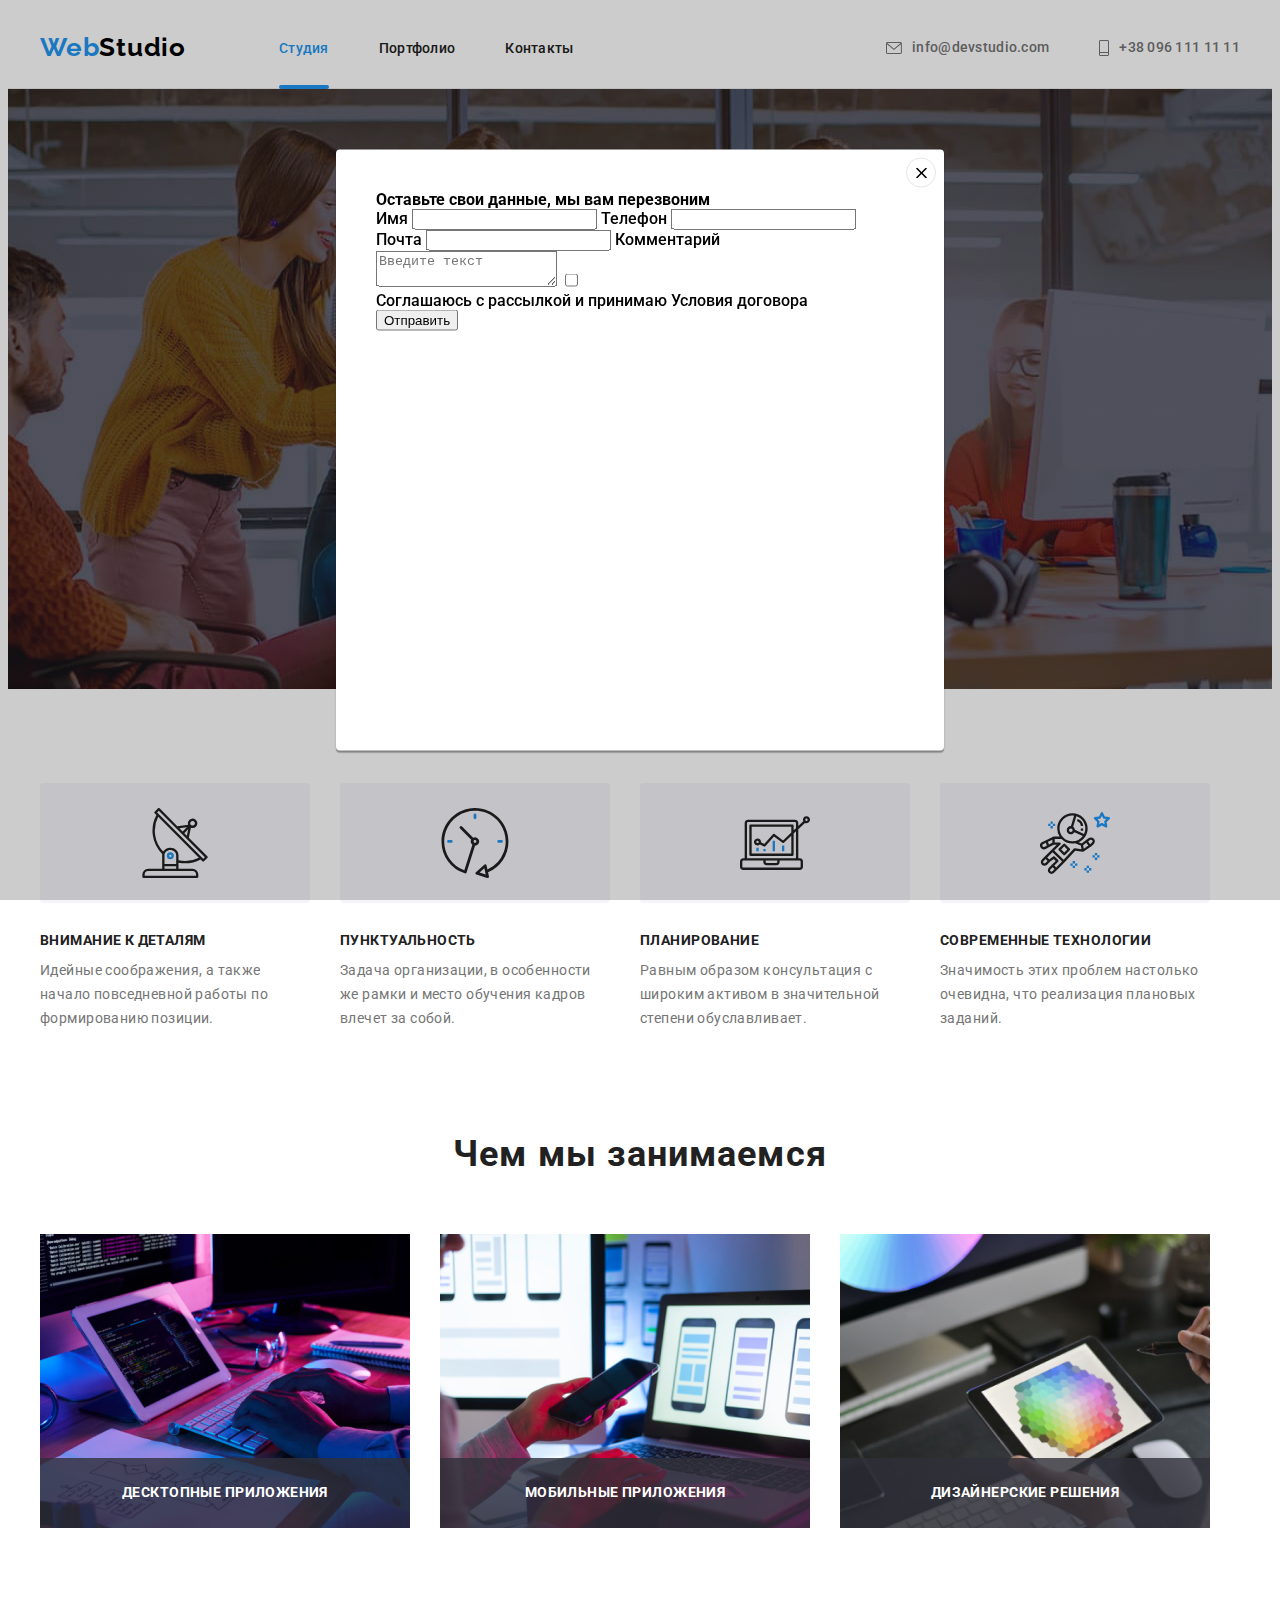
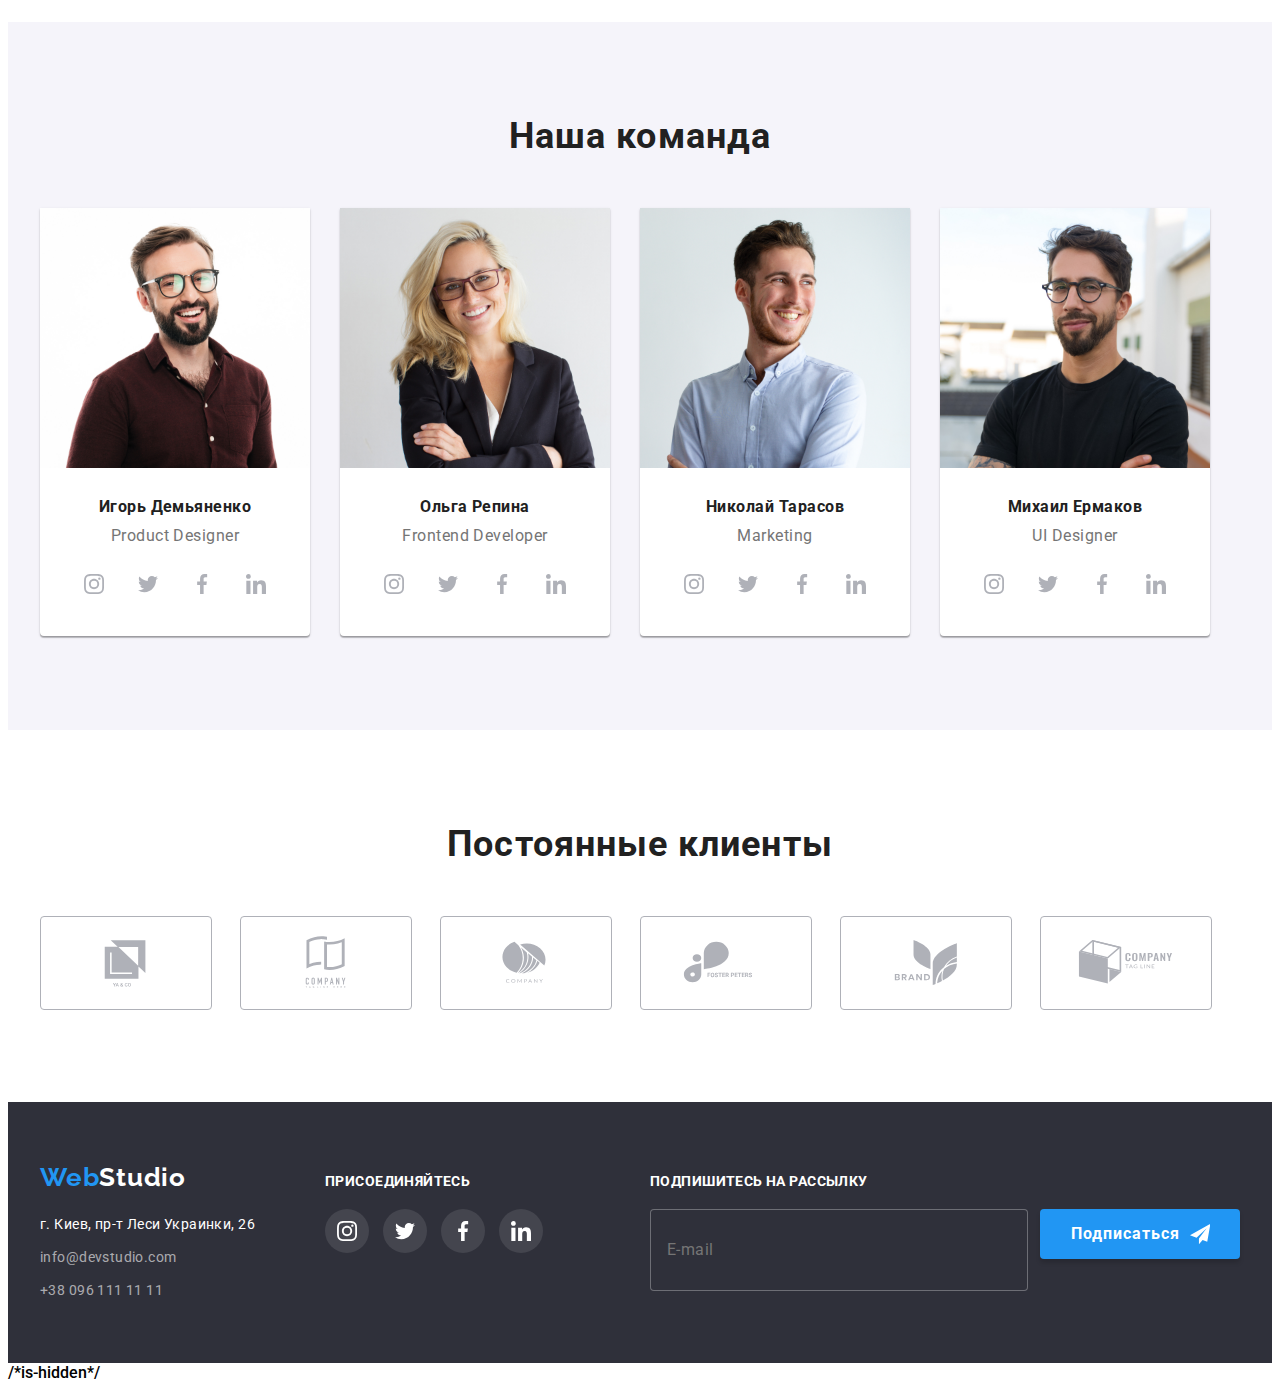
==== index.html @ 9b4aa210 "start" ====
<!DOCTYPE html>
<html lang="en">
<head>
    <meta charset="UTF-8">
    <meta http-equiv="X-UA-Compatible" content="IE=edge">
    <meta name="viewport" content="width=device-width, initial-scale=1.0">
    <title>Document</title>
    <link rel="preconnect" href="https://fonts.googleapis.com">
    <link rel="preconnect" href="https://fonts.gstatic.com" crossorigin>
    <link href="https://fonts.googleapis.com/css2?family=Raleway:wght@700&family=Roboto:wght@400;500;700;900&display=swap"
        rel="stylesheet">

        <link rel="stylesheet" href="https://cdnjs.cloudflare.com/ajax/libs/modern-normalize/1.1.0/modern-normalize.min.css"
            integrity="sha512-wpPYUAdjBVSE4KJnH1VR1HeZfpl1ub8YT/NKx4PuQ5NmX2tKuGu6U/JRp5y+Y8XG2tV+wKQpNHVUX03MfMFn9Q=="
            crossorigin="anonymous" referrerpolicy="no-referrer" />
    <link rel="stylesheet" href="./css/styles.css"/>
</head>
<body>
    
    <header class="page-header">
        <div class="container page-header-container">
        <nav class="navigation">
        <a class="logo link"href="./index.html"><span class="web">Web</span>Studio</a>

        <ul class="menu list">
            <li class="menu-item"><a class="menu-link link current" href="./index.html">Студия</a></li>
            <li class="menu-item"><a class="menu-link link"href="./portfolio.html">Портфолио</a></li>
            <li class="menu-item"><a class="menu-link link"href="">Контакты</a></li>
        </ul>
        </nav>

        <ul class="contact-list list">
           <li class="menu-contact">
               
            
            
            <a class="mail link" href="mailto:info@devstudio.com"><svg class="menu-icon" width="16" height="12">
                <use href="./images/icons.svg#icon-mail"></use>
            </svg>info@devstudio.com</a>
                
            </li> 
            <li class="menu-contact">
                
                    
                
                <a class="phone-number link"href="tel:+380961111111"><svg class="menu-icon" width="10" height="16">
                    <use href="./images/icons.svg#icon-telefon"></use>
                </svg>+38 096 111 11 11</a></li>

        </ul>
        </div>


    </header>
    <main>
    <!--Герой-->
    
        <section class="hero">
            <div class="container">
            <h1 class="hero-text">Эффективные решения для вашего бизнеса</h1>
            <button class="modal-btn" type="button" data-modal-open>Заказать услугу</button>
        </section>
    </div>
    <!--Преимущества-->

    <section class="section">
        <div class="container">
        <h2 class="our-benefits visually-hidden">Наши преимущества</h2>

        <ul class="benefits-list list">

            <li class="main-benefits">
                <div class="main-icon">
                    <svg class="main-menu-icon">
                        <use href="./images/icons.svg#icon-antenna"></use>
                    </svg>
                </div>
                <h3 class="suptitle-benefits">Внимание к деталям</h3>
                <p class="suptitle-benefits-list">Идейные соображения, а также начало повседневной работы по формированию позиции.</p>
            </li>

            <li class="main-benefits">
                        
                <div class="main-icon">
                    <svg class="main-menu-icon">
                        <use href="./images/icons.svg#icon-clock"></use>
                    </svg>
                </div>
                <h3 class="suptitle-benefits">Пунктуальность</h3>
                <p class="suptitle-benefits-list">Задача организации, в особенности же рамки и место обучения кадров влечет за собой.</p>
            </li>

            <li class="main-benefits">
                <div class="main-icon">
                    <svg class="main-menu-icon">
                        <use href="./images/icons.svg#icon-diagram"></use>
                    </svg>
                </div>
                <h3 class="suptitle-benefits">Планирование</h3>
                <p class="suptitle-benefits-list">Равным образом консультация с широким активом в значительной степени обуславливает.</p>
            </li>

            <li class="main-benefits">
                <div class="main-icon">
                    <svg class="main-menu-icon">
                        <use href="./images/icons.svg#icon-astronaut"></use>
                    </svg>
                </div>
                <h3 class="suptitle-benefits">Современные технологии</h3>
                <p class="suptitle-benefits-list">Значимость этих проблем настолько очевидна, что реализация плановых заданий.</p>
            </li>

            


        </ul>

        </div>
    </section>

<section class="our-work-section section">
    <div class="container">
    <h2 class="our-work">Чем мы занимаемся</h2>
    <ul class="our-work-list list">
    <li class="our-work-img">
        <img src="./images/verstka.jpg" alt="верстка на ПК" width="370"/> 
        <div class="box">
            <p>Десктопные приложения</p>
        </div>
    </li>
    

    <li class="our-work-img">
        <img src="./images/design.jpg" alt="выбор дизайна страницы" width="370" />
        <div class="box">
            <p>Мобильные приложения</p>
        </div>
    </li>

    <li class="our-work-img">
        <img src="./images/colors.jpg" alt="палитра цветов на планшете" width="370" />
        <div class="box">
            <p>Дизайнерские решения</p>
        </div>
    </li>

    </ul>
    </div>
</section>

<!--Наша команда-->

    <section class="our-team-sections section">
        <div class="container">
        <h2 class="our-team">Наша команда</h2>

        <ul class="our-team-list list">

            <li class="our-team-element">
                <img class="our-team-img" src="./images/igor.jpg" alt="Игорь Демьяненко" width="270"/>
            <div class="team-card">
                <h3 class="our-team-worker">Игорь Демьяненко</h3>
                <p class="our-team-prof">Product Designer</p>
                <ul class="social-list list">
                    <li class="social-list-item">
                        <a href="" class="social-list-link">
                            <svg class="social-list-icon" width="20" height="20">
                                <use href="./images/icons.svg#icon-instagram"></use>
                            </svg>
                        </a>
                    </li>

                    <li class="social-list-item">
                        <a href="" class="social-list-link">
                            <svg class="social-list-icon" width="20" height="20">
                                <use href="./images/icons.svg#icon-twitter"></use>
                            </svg>
                        </a>
                    </li>

                    <li class="social-list-item">
                        <a href="" class="social-list-link">
                            <svg class="social-list-icon" width="20" height="20">
                                <use href="./images/icons.svg#icon-facebook"></use>
                            </svg>
                        </a>
                    </li>

                    <li class="social-list-item">
                        <a href="" class="social-list-link">
                            <svg class="social-list-icon" width="20" height="20">
                                <use href="./images/icons.svg#icon-linkedin"></use>
                            </svg>
                        </a>
                    </li>
            </div>
            </li>

            <li class="our-team-element">
                <img class="our-team-img"src="./images/olga.jpg" alt="Ольга Репина" width="270" />
                <div class="team-card"><h3 class="our-team-worker">Ольга Репина</h3>
                <p class="our-team-prof">Frontend Developer</p>
                <ul class="social-list list">
                    <li class="social-list-item">
                        <a href="" class="social-list-link">
                            <svg class="social-list-icon" width="20" height="20">
                                <use href="./images/icons.svg#icon-instagram"></use>
                            </svg>
                        </a>
                    </li>
                
                    <li class="social-list-item">
                        <a href="" class="social-list-link">
                            <svg class="social-list-icon" width="20" height="20">
                                <use href="./images/icons.svg#icon-twitter"></use>
                            </svg>
                        </a>
                    </li>
                
                    <li class="social-list-item">
                        <a href="" class="social-list-link">
                            <svg class="social-list-icon" width="20" height="20">
                                <use href="./images/icons.svg#icon-facebook"></use>
                            </svg>
                        </a>
                    </li>
                
                    <li class="social-list-item">
                        <a href="" class="social-list-link">
                            <svg class="social-list-icon" width="20" height="20">
                                <use href="./images/icons.svg#icon-linkedin"></use>
                            </svg>
                        </a>
                        
                </div>
            </li>

            <li class="our-team-element">
                <img class="our-team-img"src="./images/nikolai.jpg" alt="Николай Тарасов" width="270" />
                <div class="team-card"><h3 class="our-team-worker">Николай Тарасов</h3>
                <p class="our-team-prof">Marketing</p>
                <ul class="social-list list">
                    <li class="social-list-item">
                        <a href="" class="social-list-link">
                            <svg class="social-list-icon" width="20" height="20">
                                <use href="./images/icons.svg#icon-instagram"></use>
                            </svg>
                        </a>
                    </li>
                
                    <li class="social-list-item">
                        <a href="" class="social-list-link">
                            <svg class="social-list-icon" width="20" height="20">
                                <use href="./images/icons.svg#icon-twitter"></use>
                            </svg>
                        </a>
                    </li>
                
                    <li class="social-list-item">
                        <a href="" class="social-list-link">
                            <svg class="social-list-icon" width="20" height="20">
                                <use href="./images/icons.svg#icon-facebook"></use>
                            </svg>
                        </a>
                    </li>
                
                    <li class="social-list-item">
                        <a href="" class="social-list-link">
                            <svg class="social-list-icon" width="20" height="20">
                                <use href="./images/icons.svg#icon-linkedin"></use>
                            </svg>
                        </a>
                        
                </div>
            </li>

            <li class="our-team-element">
                <img class="our-team-img"src="./images/mihail.jpg" alt="Михаил Ермаков" width="270" />
                <div class="team-card"><h3 class="our-team-worker">Михаил Ермаков</h3>
                <p class="our-team-prof">UI Designer</p>
                <ul class="social-list list">
                    <li class="social-list-item">
                        <a href="" class="social-list-link">
                            <svg class="social-list-icon" width="20" height="20">
                                <use href="./images/icons.svg#icon-instagram"></use>
                            </svg>
                        </a>
                    </li>
                
                    <li class="social-list-item">
                        <a href="" class="social-list-link">
                            <svg class="social-list-icon" width="20" height="20">
                                <use href="./images/icons.svg#icon-twitter"></use>
                            </svg>
                        </a>
                    </li>
                
                    <li class="social-list-item">
                        <a href="" class="social-list-link">
                            <svg class="social-list-icon" width="20" height="20">
                                <use href="./images/icons.svg#icon-facebook"></use>
                            </svg>
                        </a>
                    </li>
                
                    <li class="social-list-item">
                        <a href="" class="social-list-link">
                            <svg class="social-list-icon" width="20" height="20">
                                <use href="./images/icons.svg#icon-linkedin"></use>
                            </svg>
                        </a>
                        
                </div>
            </li>
            </ul>

        </ul>
        </div>
    </section>

    <!---Постоянные клиенты-->

    <section class="section">
        <div class="container">
            <h2 class="our-klients">Постоянные клиенты</h2>
    
            <ul class="klients-list list">
    
                <li class="main-klients">
                    
                    
                        <a href="#" class="social-link-list">
                        <svg class="klients-menu-icon">
                            <use href="./images/icons.svg#icon-logo"></use>
                        </svg>
                        </a>
                    
                    
                </li>
                <li class="main-klients">
                    
                        <a href="#" class="social-link-list">
                        <svg class="klients-menu-icon">
                            <use href="./images/icons.svg#icon-logo-1"></use>
                        </svg>
                        </a>
                    
                
                </li>
                <li class="main-klients">
                    
                        <a href="#" class="social-link-list">
                        <svg class="klients-menu-icon">
                            <use href="./images/icons.svg#icon-logo-2"></use>
                        </svg>
                        </a>
                    
                
                </li>
                <li class="main-klients">
                    
                        <a href="#" class="social-link-list">
                        <svg class="klients-menu-icon">
                            <use href="./images/icons.svg#icon-logo-3"></use>
                        </svg>
                        </a>
                   
                
                </li>
                <li class="main-klients">
                    
                        <a href="#" class="social-link-list">
                        <svg class="klients-menu-icon">
                            <use href="./images/icons.svg#icon-logo-4"></use>
                        </svg>
                        </a>
                   
                
                </li>
                <li class="main-klients">
                    
                    
                    <a href="#" class="social-link-list">
                        
                        <svg class="klients-menu-icon">
                            <use href="./images/icons.svg#icon-logo-5"></use>
                            
                        
                            
                        </svg>
                        </a>
                        
                    
                    
                </li>

    
                
    
    
    
    
            </ul>
    
        </div>
    </section>

    </main>

    <!--футер-->

    <footer class="footer">
        <div class="container container-flex">

        <div>
            
            <a class="logo web-footer link" href="./index.html">Web<span class="studio">Studio</span></Studio></a>

        <address class="adres">

         <ul class="adres-list list">
            <li class="adres-item"><a class="nav-link link"href="https://goo.gl/maps/8EkQ3KVRZ2arSs8y7">г. Киев, пр-т Леси Украинки, 26</a></li>
            <li class="adres-item"><a class="mail-link link"href="mailto:info@devstudio.com">info@devstudio.com</a></li>
            <li class="adres-item"><a class="tel-link link"href="tel:+380961111111">+38 096 111 11 11</a></li>
        
         </ul>

        </address>

        </div>

         

        
         
        
        <div class="futer-link">
        
            <h2 class="futer-text" >присоединяйтесь</h2>
        <ul class="list">
            
            
            <li class="social-list-item-futer">
                <a href="" class="social-list-link-futer">
                    <svg class="social-list-icon-futer" width="20" height="20">
                        <use href="./images/icons.svg#icon-instagram-futer"></use>
                    </svg>
                </a>
            </li>

            <li class="social-list-item-futer">
                <a href="" class="social-list-link-futer">
                    <svg class="social-list-icon-futer" width="20" height="20">
                        <use href="./images/icons.svg#icon-twitter-futer"></use>
                    </svg>
                </a>
            </li>

            <li class="social-list-item-futer">
                <a href="" class="social-list-link-futer">
                    <svg class="social-list-icon-futer" width="20" height="20">
                        <use href="./images/icons.svg#icon-facebook-futer"></use>
                    </svg>
                </a>
            </li>

            <li class="social-list-item-futer">
                <a href="" class="social-list-link-futer">
                    <svg class="social-list-icon-futer" width="20" height="20">
                        <use href="./images/icons.svg#icon-linkedin-futer"></use>
                    </svg>
                </a>
            </li>
            
            </div>
        
        

        <div class="futer-container">
        
            <h2 class="label-text">Подпишитесь на рассылку</h2>
            <form class="futer-label" >
                <label for="mail" class="label-send" ></label>
                <input type="mail" name="user-mail" id="mail" placeholder="E-mail" class="futer-label-area" />
                

                <button type="submit" class="label-btn">
                    Подписаться
                    <svg class="label-icon" width="24" height="24">
                        <use href="./images/icons.svg#icon-send"></use>
                    </svg>


                </button>

            </form>

            </div>

        </div>





    </footer>
                        /*is-hidden*/
    <div class="backdrop " data-modal>
        <div class="modal">
            <b>Оставьте свои данные, мы вам перезвоним</b>
            <form class="modal-form">
                <label class="modal-label" >Имя
                <input type="text" name="user-name" class="modal-input" ></label>

                <label class="modal-label">Телефон
                    <input type="tel" name="user-phone" class="modal-input"></label>

                    <label class="modal-label">Почта
                        <input type="mail" name="user-email" class="modal-input"></label>

                        <label class="modal-label">Комментарий</label>
                        <textarea name="comment" placeholder="Введите текст" class="modal-input"></textarea> 

                        <label class="modal-label">
                            <input type="checkbox" name="checkbox-policy" class="modal-input">
                            <p>Соглашаюсь с рассылкой и принимаю Условия договора</p>
                        </label>

                        <button type="submit" class="modal-btn-send" >Отправить</button>


            </form>
            <button type="button" class="modal-close-button" data-modal-close>
                <svg class="modal-close-button-icon" width="11px" height="11px" >
                    <use href="./images/icons.svg#icon-close-icon"></use>
                </svg>
            </button>
        </div>

    </div>

    <script src="./modal.js"></script>
</body>
</html>
---- css/styles.css ----
:root {
    --accent-color:#2196F3;
    --accent-color-black:#212121;
    --accent-color-gray:#757575;
}

h1,h2,h3,h4,h5,h6,p {
    margin-top: 0;
    margin-bottom: 0;
}

ul,ol{
    margin-top: 0;
    margin-bottom: 0;
    padding-left: 0;
}

img{
    display: block;
    
}

/*{
    outline: 1px solid;color: tomato;
}*/



.list{
    list-style: none;
}

.link{
    text-decoration: none;
}

body{
    font-family: 'Roboto',sans-serif;
    font-weight: 500;
    

}

.container{
    width: 1200px;
    margin-left: auto;
    margin-right: auto;
    padding-left: 15px;
    padding-right: 15px;
    
}

.visually-hidden{
    position: absolute;
    width: 1px;
    height: 1px;
    margin: -1px;
    border: 0;
    padding: 0;
    white-space: nowrap;
    clip-path: inset(100%);
    clip: rect(0 0 0 0);
    overflow: hidden;
}

.section{
    padding: 94px 0;

}

.page-header-container{
    display: flex;
    align-items: center;
}

.page-header{
    padding-top: 24px;
    padding-bottom: 25px;
    background: #FFFFFF;
    border-bottom: 1px solid #ECECEC;
    
}


.logo{
    font-family: 'Raleway', sans-serif;
    font-weight: 700;
    font-size: 26px;
    line-height: 1.2;
   letter-spacing: 0.03em;
   color: #000;
  
   
   
   
}

.web{
    color:var(--accent-color);
}

.navigation{
    display: flex;
    align-items: center;
}

.menu{
    display: flex;
    margin-left: 93px;

   
}

.menu-item .current {
    color: var(--accent-color)
}



.menu-item:not(:last-child){
    margin-right: 50px;
}

.menu-link{

    position: relative;
    font-size: 14px;
    line-height: 1.14;
    letter-spacing: 0.02em;
    /*padding-top:    32px;
    padding-bottom: 32px;*/
    color: var(--accent-color-black);

    transition-property: color;
    transition-duration: 250ms;
    transition-timing-function: cubic-bezier(0.4, 0, 0.2, 1);
}

.menu-link:hover,
.menu-link:focus{
    color:var(--accent-color);
}

.current::after{
    content: "";
    position: absolute;
    width: 100%;
    height: 4px;
    background: #2196F3;
    border-radius: 2px;
    display: block;
    

   
    left: 0;
    top: 45px;
    
}

.contact-list{
    display: flex;
    margin-left: auto;
}

.contact-list .menu-contact+.menu-contact{
    margin-left: 50px;
}

.phone-number{
    display: flex;
    align-items: center;
    font-size: 14px;
    line-height: 1.14;
    letter-spacing: 0.02em;
    color:var(--accent-color-gray);

    transition-property: color;
    transition-duration: 250ms;
    transition-timing-function: cubic-bezier(0.4, 0, 0.2, 1);
}

.mail{
    display: flex;
    align-items: center;
    font-size: 14px;
    line-height: 1.14;
    letter-spacing: 0.02em;
    margin-left:auto;
    color:var(--accent-color-gray);

    transition-property: color;
    transition-duration: 250ms;
    transition-timing-function: cubic-bezier(0.4, 0, 0.2, 1);

    
}

.phone-number:hover,
.phone-number:focus{
    color:var(--accent-color);
    fill: rgba(33, 150, 243, 1);
}

.phone-number:hover .menu-icon,
.phone-number:focus .menu-icon{
    color: var(--accent-color);
    fill: rgba(33, 150, 243, 1);
}

.mail:hover,
.mail:focus {
    color: var(--accent-color);
    fill: rgba(33, 150, 243, 1);
}

.mail:hover .menu-icon,
.mail:focus .menu-icon{
    color:var(--accent-color);
    fill: rgba(33, 150, 243, 1)
}

/*hero*/



.hero{
    text-transform: uppercase;
    background-color: rgba(196, 196, 196, 1);
    text-align: center;
    padding-top: 200px;
    padding-bottom: 200px;
    margin-left: auto;
    margin-right: auto;

    background-image:linear-gradient(to right, rgba(47, 48, 58, 0.4), rgba(47, 48, 58, 0.4)),url(../images/background.jpg);
    background-size: cover;
    background-position: center;
    background-repeat: no-repeat;
    max-width: 1600px;
}

.hero-text{
    font-weight: 900;
    font-size: 44px;
    line-height: 1.36;
    letter-spacing: 0.06em;
    color: #FFFFFF;
    margin-left: auto;
    margin-right: auto;
    width: 696px;
    margin-bottom: 30px;
    
}


.modal-btn{
    min-width: 136px;
    padding-left: 32px;
    padding-top: 10px;
    padding-right: 32px;
    padding-bottom: 10px;
    
    border-radius:4px;
    border: transparent;
   
    font-weight: 700;
    font-size: 16px;
    line-height: 1.875;
    letter-spacing: 0.06em;
    cursor: pointer;
    color: #FFFFFF;
    background-color: var(--accent-color);
    box-shadow: 0px 4px 4px rgba(0, 0, 0, 0.15);

    transition-property: background-color;
    transition-duration: 250ms;
    transition-timing-function: cubic-bezier(0.4, 0, 0.2, 1);

    transition-property: color;
    transition-duration: 250ms;
    transition-timing-function: cubic-bezier(0.4, 0, 0.2, 1);
    
}
.modal-btn:hover,
.modal-btn:focus{
    background-color:var(--accent-color);
    color: #ffffff;
}

/*benefits*/



.benefits-list{
    display: flex;
}

.main-benefits{
    width: 270px;
    margin-right: 30px;
    flex-wrap: wrap;
    
}
.main-benefits:nth-child(4n){
    margin-right: 0;
}

.main-benefits:nth-last-child(-n+4){
    margin-bottom: 0;
}

.suptitle-benefits{
    
    
    font-weight: 700;
    font-size: 14px;
    line-height: 1.14;
    letter-spacing: 0.03em;
    text-transform: uppercase;
    
    color: var(--accent-color-black);

    margin-bottom: 10px;
}

.suptitle-benefits-list{
    font-weight: 400;
    font-size: 14px;
    line-height: 1.71;
    letter-spacing: 0.03em;
    
    color:var(--accent-color-gray);
}

/*our-work*/

.our-work-section{
    
    padding-top: 0;
    
}

.our-work{
    
    margin-bottom: 50px;
    
    font-weight: 700;
    font-size: 36px;
    line-height: 1.66;
    text-align: center;
    letter-spacing: 0.03em;
    
    color: var(--accent-color-black);
    
}

.our-work-list{
    display:flex;
    
}

.our-work-img{
    margin-right: 30px;
    position: relative;
    

}

.box{
    position: absolute;
    display: flex;
    justify-content: center;
    align-items: center;
    width: 370px;
    height: 70px;
    font-family: 'Roboto';
    font-style: normal;
    font-weight: 700;
    font-size: 14px;
    line-height: 1.14;
    text-align: center;
    letter-spacing: 0.03em;
    text-transform: uppercase;
    
    bottom: 0px;
    left: 0px;
    background: rgba(47, 48, 58, 0.8);
    
    
    color: #FFFFFF;
}

.our-work-img:nth-child(3n) {
    margin-right: 0;
}

/*our-team*/


.our-team-sections{
    background: #F5F4FA;
    
}

.our-team-list{
    display: flex;
    margin-top: 50px;
    text-align: center;
    
}

.team-card{

    padding-top: 30px;
    padding-bottom: 30px;
    
    
}



.our-team-element{
    background: #FFFFFF;
    margin-right: 30px;
    background: #FFFFFF;
   
    box-shadow: 0px 1px 3px rgba(0, 0, 0, 0.12),
    0px 1px 1px rgba(0, 0, 0, 0.14),
    0px 2px 1px rgba(0, 0, 0, 0.2);
    border-radius: 0px 0px 4px 4px;
    
}
.our-team-element:nth-child(4n) {
        margin-right: 0;
}
    
.our-team-element:nth-last-child(-n+4) {
    margin-bottom: 0;
}

.our-team{

    font-weight: 700;
    font-size: 36px;
    line-height: 1.16;
    text-align: center;
    letter-spacing: 0.03em;
    color: var(--accent-color-black);
    
}

.our-team-worker{
    font-size: 16px;
    line-height: 1.18;
    letter-spacing: 0.03em;
    
    color: var(--accent-color-black);
}

.our-team-prof{
    font-weight: 400;
    font-size: 16px;
    line-height: 1.18;
    letter-spacing: 0.03em;
    
    color:var(--accent-color-gray);
    margin-top: 10px;
    margin-bottom: 16px;
}

/*futter*/
.footer{
    display: flex;
    background-color: #2F303A;
    padding: 60px 0;
    
    
}


.web-footer{
    color: var(--accent-color);
    
   
}

.studio{
    color: #FFFFFF;
}

.adres{
    
    font-style: normal;
    
}





.adres-list{
    margin-top: 20px;
}

.adres-item{
    margin-bottom: 9px;
}
.adres-item:last-child{
    margin-bottom: 0;
}

.nav-link{
    font-weight: 400;
    font-size: 14px;
    line-height: 1.71;
    letter-spacing: 0.03em;
    color: #FFFFFF;
    margin-bottom: 9px;

    transition-property: color;
    transition-duration: 250ms;
    transition-timing-function: cubic-bezier(0.4, 0, 0.2, 1);

}

.nav-link:hover,
.nav-link:focus{
   color: var(--accent-color)
}

.mail-link {
    font-weight: 400;
    font-size: 14px;
    line-height: 1.71;
    letter-spacing: 0.03em;

    color: rgba(255, 255, 255, 0.6);

    transition-property: color;
    transition-duration: 250ms;
    transition-timing-function: cubic-bezier(0.4, 0, 0.2, 1);

}

.mail-link:hover,
.mail-link:focus {
    color:var(--accent-color)
}

.tel-link {
    font-weight: 400;
    font-size: 14px;
    line-height: 1.71;
    letter-spacing: 0.03em;

    color: rgba(255, 255, 255, 0.6);
    
    transition-property: color;
    transition-duration: 250ms;
    transition-timing-function: cubic-bezier(0.4, 0, 0.2, 1);
}

.tel-link:hover,
.tel-link:focus {
    color: var(--accent-color)
}

/*----------portfolio---------*/

/*---body---*/

.buttons{
    
    font-size: 16px;
    line-height: 1.62;
    text-align: center;
    letter-spacing: 0.03em;
    
    
}
.button-list{
    display: flex;
    justify-content: center;
    margin-bottom: 50px;
    
}

.button-item{
    display:flex;
    justify-content: center;
    margin-right: 8px;
    
}

.button-item:last-child{
    margin-right: 0;

    
}
.button-portfolio{
    background-color: #F5F4FA;
    color:var(--accent-color-black);
    padding-left: 22px;
    padding-top: 6px;
    padding-right: 22px;
    padding-bottom: 6px;
    border-radius: 4px;
    min-width: 101px;
    border: transparent;

    font-family: 'Roboto';
    font-style: normal;
    font-weight: 500;
    font-size: 16px;
    line-height: 1.625;
    letter-spacing: 0.03em;
    


    transition-property: background-color,color,box-shadow;
    transition-duration: 250ms;
    transition-timing-function: cubic-bezier(0.4, 0, 0.2, 1);
    

    
}

.button-portfolio:hover,
.button-portfolio:focus{
    color: #FFFFFF;
    background-color: var(--accent-color);
    cursor: pointer;
    box-shadow: 0px 3px 1px rgba(0, 0, 0, 0.1),
    0px 1px 2px rgba(0, 0, 0, 0.08),
    0px 2px 2px rgba(0, 0, 0, 0.12);
    border-radius: 4px;
}

.button-all{
    min-width: 73px;
    color:var(--accent-color-black);
    padding-left: 22px;
    padding-top: 6px;
    padding-right: 22px;
    padding-bottom: 6px;
    
    border-radius: 4px;
}

/*---projects---*/

.project-name {
    
    font-weight: 700;
    font-size: 18px;
    line-height: 2;
    letter-spacing: 0.06em;

    color:var(--accent-color-black);

}

.projects-item{
   margin-right: 30px;
   margin-bottom: 30px;
   
  
    background: #FFFFFF;
   
}

.projects-item-link{
    display:block;
    

    transition-property:box-shadow;
    transition-duration: 250ms;
    transition-timing-function: cubic-bezier(0.4, 0, 0.2, 1);
}


.projects-item-link:hover,
.projects-item-link:focus{
    
   box-shadow: 0px 1px 1px rgba(0, 0, 0, 0.12),
    0px 4px 4px rgba(0, 0, 0, 0.06),
    1px 4px 6px rgba(0, 0, 0, 0.16);
}

.projects-item:nth-child(3n){
    margin-right: 0;
}
.projects-item:nth-last-child(-n+3){
    margin-bottom: 0;
}



.projects-list{
    display:flex;
    flex-wrap: wrap;
    
    
}

.projects-card{
    padding-left: 24px;
    padding-top: 20px ;
    padding-right: 24px;
    padding-bottom: 20px;
    border-left: 1px solid #EEEEEE;
    border-right: 1px solid #EEEEEE;
    border-bottom: 1px solid #EEEEEE;
}


.project-type{
    
    font-weight: 400;
    font-size: 16px;
    line-height: 1.87;
    letter-spacing: 0.03em;
    
    margin-top: 4px;
    
    
    color: var(--accent-color-gray);
}
/* header-icon*/
.icon{
    padding-right: 10px;
    border: 0;
    fill:#757575;
    background-color: #FFFFFF;
   
}

.menu-icon{
    margin-right: 10px;

 fill:rgba(117, 117, 117, 1);

transition-property: fill;
transition-duration: 250ms;
transition-timing-function: cubic-bezier(0.4, 0, 0.2, 1);
 
}


    


/* our benefits */

.main-icon{
    display: flex;
    align-items: center;
    justify-content: center;
    height: 120px;
    border: 0;
    margin-bottom: 30px;
    background: #F5F4FA;
    border-radius: 4px;
    
}

.main-menu-icon{
    width: 70px;
    height: 70px;
    
   
}

.our-klients{
   text-align: center;
   margin-bottom: 50px;

  
font-style: normal;
font-weight: 700;
font-size: 36px;
line-height: 1.16;
text-align: center;
letter-spacing: 0.03em;

color: var(--accent-color-black)
    
}

.klients-list{
    display: flex;
    
    
    
}

.main-klients{
    
    margin-right: 30px;
    width: 170px;
    height: 92px;
    
}
.main-klients:last-child{
    margin-right:0
}


.klients-menu-icon{
    
    width: 106px;
    height: 60px;

}



.social-link-list{
    display: flex;
    align-items: center;
    justify-content: center;
    width: 100%;
    height: 100%;
    border: 1px solid #AFB1B8;
    border-radius: 4px;
    fill:rgba(175, 177, 184, 1);

    transition-property:fill;
    transition-duration: 250ms;
    transition-timing-function: cubic-bezier(0.4, 0, 0.2, 1);

    transition-property:border;
    transition-duration: 250ms;
    transition-timing-function: cubic-bezier(0.4, 0, 0.2, 1);
}

.social-link-list:hover,
.social-link-list:focus{
    border: 1px solid #2196F3;
    
    fill: rgba(33, 150, 243, 1);
}






.social-list {
    display: flex;
    justify-content: center;
}

.social-list-item:not(:last-child) {
    margin-right: 10px;
}

.social-list-link {
    display: flex;
    align-items: center;
    justify-content: center;
    width: 44px;
    height: 44px;
    border-radius: 50%;
    background-color: #ffffff;

   

    transition-property: background-color,fill;
    transition-duration: 250ms;
    transition-timing-function: cubic-bezier(0.4, 0, 0.2, 1);


}

.social-list-link:hover,
.social-list-link:focus {
    background-color: #2196F3;
    fill: rgba(255, 255, 255, 1);
}

.social-list-icon {
    fill: rgba(175, 177, 184, 1);

    transition-property:fill;
    transition-duration: 250ms;
    transition-timing-function: cubic-bezier(0.4, 0, 0.2, 1);

    

     
}

.social-list-link:hover .social-list-icon,
.social-list-link:focus .social-list-icon {
    fill: rgba(255, 255, 255, 1)
}



.social-list-item-futer{
    display:inline-block;
    margin-right: 10px;
  
   
}



.futer-link {
    display: flex;
    flex-direction: column;
    margin-left: 70px;
}

.futer-container{
    display:flex;
    flex-direction: column;
    margin-left:auto;
    
}

.futer-label{
    display: flex;
    
}

.futer-label-area{

   
    padding-left: 16px;
    padding-top: 15px;
    padding-right: auto;
    padding-bottom: 15px;

    width: 358px;
    height: 50px;
    border: 1px solid rgba(255, 255, 255, 0.3);
   
    border-radius: 4px;
    
    background: #2F303A;

    font-family: 'Roboto';
    font-style: normal;
    font-weight: 400;
    font-size: 16px;
    line-height: 20px;
   
    letter-spacing: 0.03em;
    
    color: rgba(255, 255, 255, 0.6);
    

    
}

.label-text{
    

    font-family: 'Roboto';
    font-style: normal;
    font-weight: 700;
    font-size: 14px;
    line-height: 16px;
    letter-spacing: 0.03em;
    text-transform: uppercase;
    
    color: #FFFFFF;

    margin-bottom: 20px;
}

.label-send{
    
    
    
}



.futer-text{
    margin-bottom: 20px;

    font-family: 'Roboto';
    font-style: normal;
    font-weight: 700;
    font-size: 14px;
    line-height: 16px;
    letter-spacing: 0.03em;
    text-transform: uppercase;
    
    color: #FFFFFF;
}


.label-btn{
    display: flex;
    justify-content: center;
    align-items: center;
    margin-left: 12px;
    width: 200px;
    height: 50px;
    background: #2196F3;
    box-shadow: 0px 4px 4px rgba(0, 0, 0, 0.15);
    border-radius: 4px;
    cursor: pointer;
    border-color: transparent;

    font-family: 'Roboto';
    font-style: normal;
    font-weight: 700;
    font-size: 16px;
    line-height: 30px;
    letter-spacing: 0.06em;

    padding-left: 29px;
    padding-top: 10px;
    padding-right: 28px;   
    padding-bottom: 10px;
    
    color: #FFFFFF;
    
}

.label-icon{
    display: inline;
    
    
    margin-left: 10px;
    
    
}


.container-flex{
    display: flex;
    align-items: baseline;

    
}




.social-list-futer{
    margin-top: 100px;
}


.social-list-link-futer{

    display: flex;
    align-items: center;
    justify-content: center;
    width: 44px;
    height: 44px;
    border-radius: 50%;
    background: rgba(255, 255, 255, 0.1);
    fill: rgba(255, 255, 255, 1);

    transition-property: background-color;
    transition-duration: 250ms;
    transition-timing-function: cubic-bezier(0.4, 0, 0.2, 1);

}

  
.social-list-link-futer:hover,
.social-list-link-futer:focus{
    background-color: #2196F3;
    
}
/* =============== BACKDROP =============== */

.backdrop{
    position: fixed;
    top: 0;
    left: 0;
    width: 100%;
    height: 100%;
    background: rgba(0, 0, 0, 0.2);
    transition: opacity 250ms cubic-bezier(0.4, 0, 0.2, 1),
    visibility 250ms cubic-bezier(0.4, 0, 0.2, 1);
}

.backdrop.is-hidden {
    opacity: 0;
    visibility: hidden;
    pointer-events: none;
}

.modal{
    position: absolute;
    top: 50%;
    left: 50%;
    transform: translate(-50%,-50%);
    width: 528px;
    height: 521px;
    background: #FFFFFF;
    box-shadow: 0px 1px 3px rgba(0, 0, 0, 0.12),
    0px 1px 1px rgba(0, 0, 0, 0.14),
    0px 2px 1px rgba(0, 0, 0, 0.2);
    border-radius: 4px;
    padding: 40px;
}

.modal-close-button{
    position: absolute;
    top: 8px;
    right: 8px;
    display: flex;
    align-items: center;
    justify-content: center;
    width: 30px;
    height: 30px;
    padding: 0;
    border-radius: 50%;
    border: 1px solid rgba(0, 0, 0, 0.1);
    background-color: transparent;
    cursor: pointer;
    
}

.modal-container{
    position: relative;
    overflow: hidden;
    
    
    
}



.modal-text{
    position: absolute;
    top: 0;
    left: 0;
    padding-left: 24px;
    padding-top: 63px;
    padding-right: 24px;
    padding-bottom: 63px;

    overflow: auto;
    transform: translateY(100%);
    
    
    

    transition-property:transform;
    transition-duration: 250ms;
    transition-timing-function: cubic-bezier(0.4, 0, 0.2, 1);

    
    
    width: 100%;
    height: 100%;
    
    
    
    font-style: normal;
    font-weight: 400;
    font-size: 18px;
    line-height: 1.55;
    letter-spacing: 0.03em; 
    color: #FFFFFF;
    background: rgba(33, 150, 243, 0.9);
}
.projects-item-link:hover .modal-text,
.projects-item-link:focus .modal-text{
    transform: translateY(0);
    
    
}
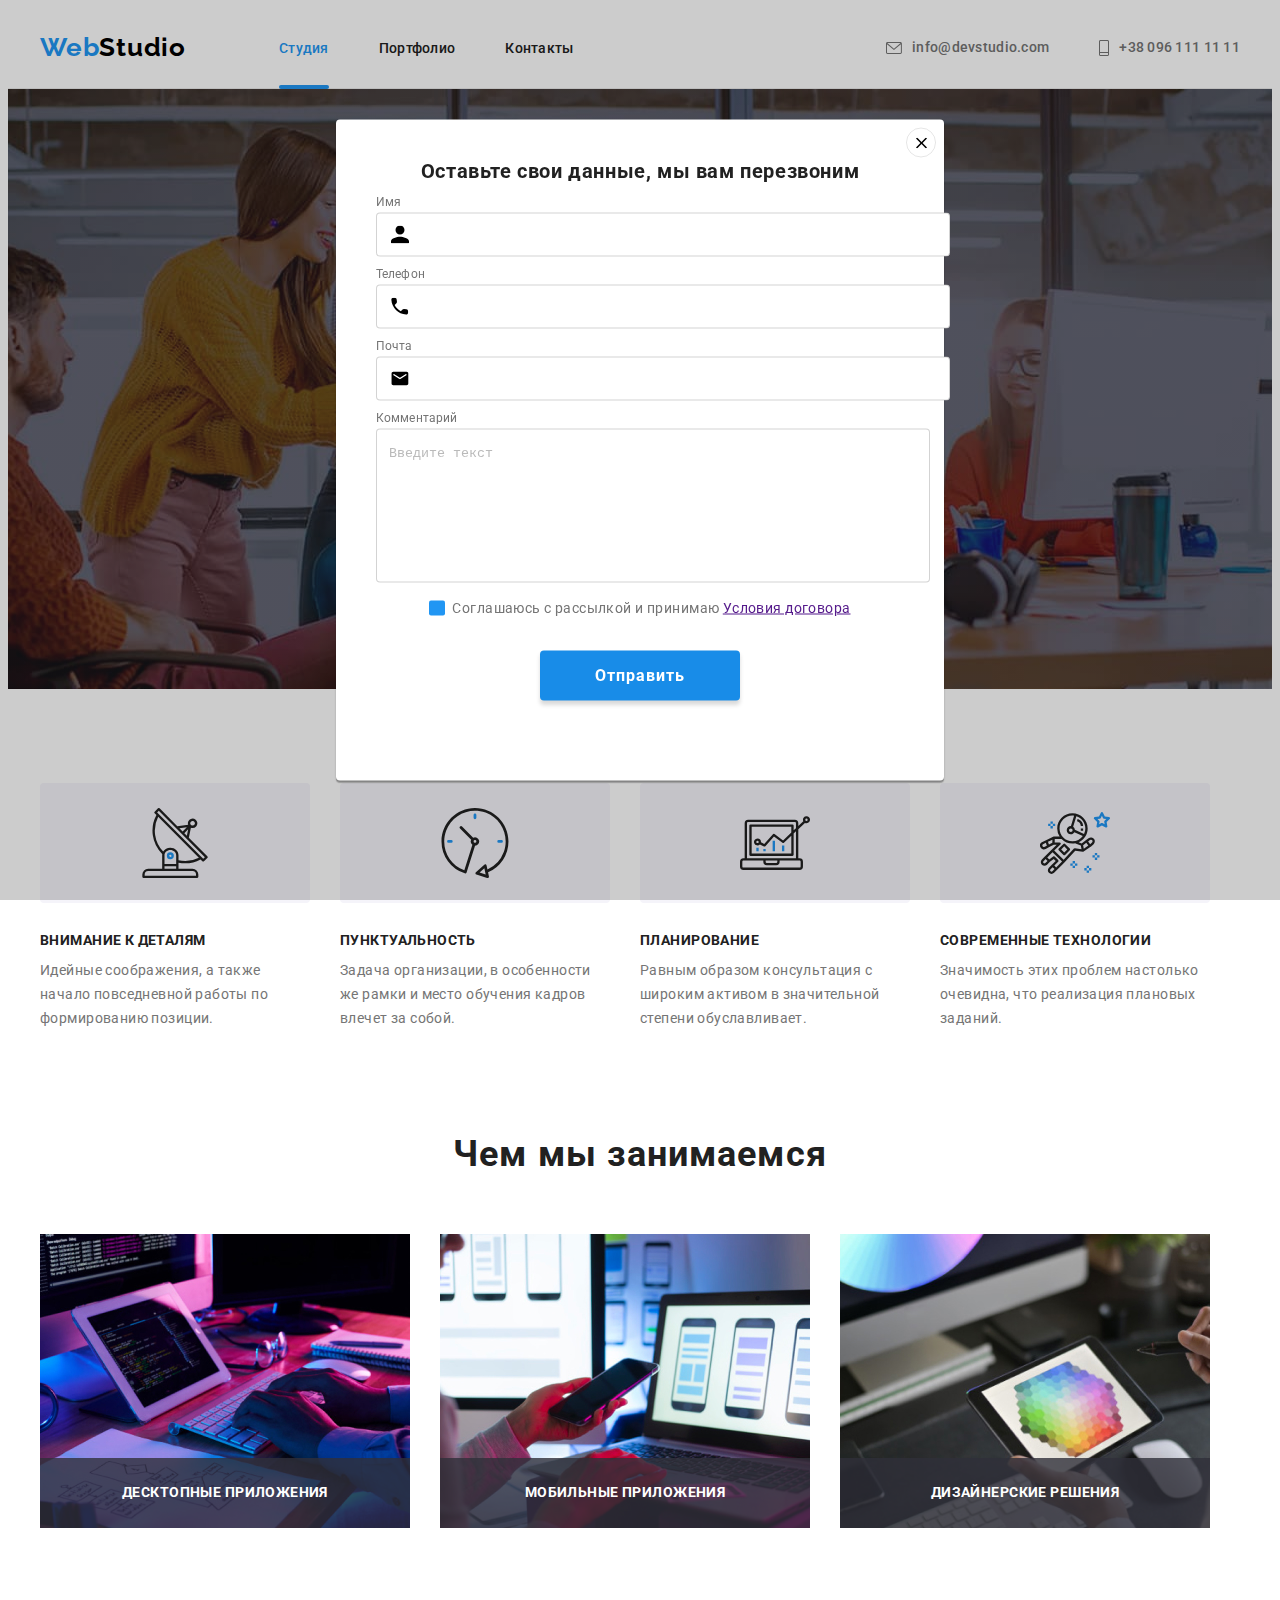
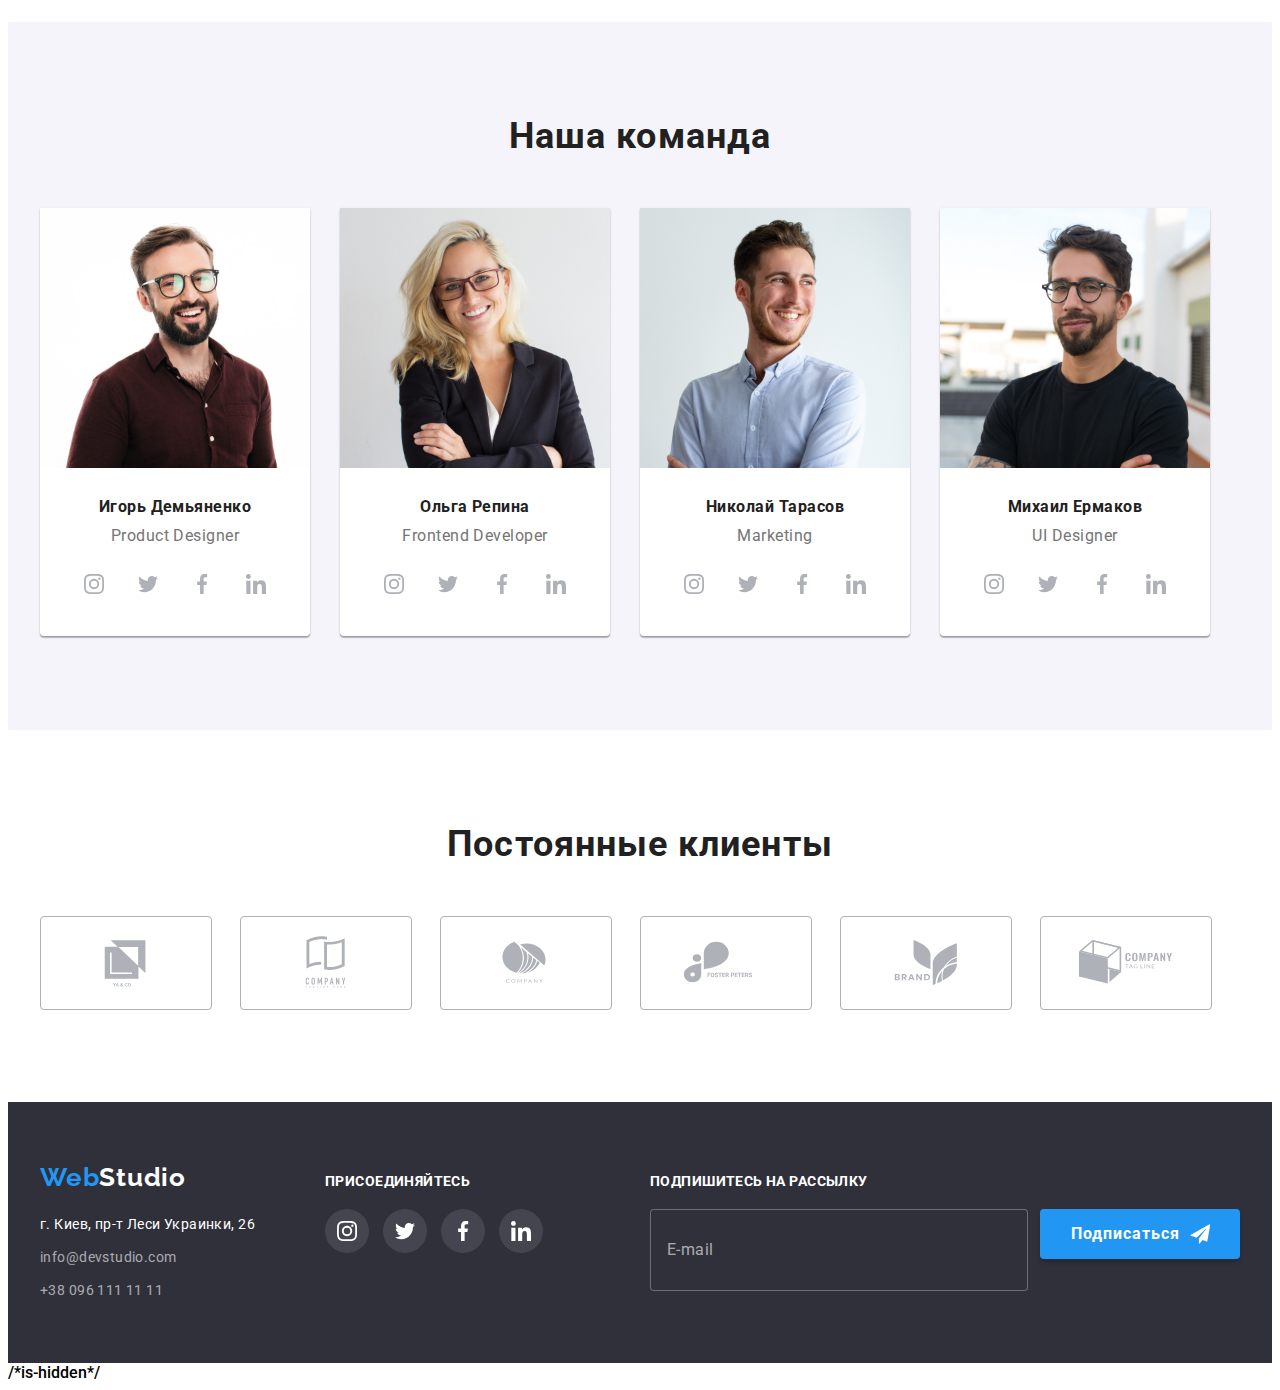
==== commit b7165333: "modal" ====
--- a/index.html
+++ b/index.html
@@ -507,26 +507,51 @@
                         /*is-hidden*/
     <div class="backdrop " data-modal>
         <div class="modal">
-            <b>Оставьте свои данные, мы вам перезвоним</b>
+            
             <form class="modal-form">
-                <label class="modal-label" >Имя
-                <input type="text" name="user-name" class="modal-input" ></label>
-
-                <label class="modal-label">Телефон
-                    <input type="tel" name="user-phone" class="modal-input"></label>
-
-                    <label class="modal-label">Почта
-                        <input type="mail" name="user-email" class="modal-input"></label>
-
-                        <label class="modal-label">Комментарий</label>
-                        <textarea name="comment" placeholder="Введите текст" class="modal-input"></textarea> 
+                <b class="modal-text-head">Оставьте свои данные, мы вам перезвоним</b>
+                <label class="modal-label">
+                    <span class="name-span">Имя</span>
+                    <span class="modal-input-wrapper">
+                <input type="text" name="user-name" required class="modal-input"
+                />
+            <svg class="modal-input-icon" width="12" height="12">
+                <use href="./images/icons.svg#icon-icon-name-modal"></use>
+            </svg>
+                    </span>
+            </label>
+
+                <label class="modal-label">
+                    <span class="name-span">Телефон</span>
+                    <span class="modal-input-wrapper">
+                    <input type="tel" name="user-phone" class="modal-input">
+                    <svg class="modal-input-icon" width="12" height="12">
+                        <use href="./images/icons.svg#icon-icon-tel-modal"></use>
+                    </svg>
+                </span>
+            </label>
+
+                    <label class="modal-label">
+                        <span class="name-span">Почта</span>
+                        <span class="modal-input-wrapper">
+                        <input type="mail" name="user-email" class="modal-input">
+                    <svg class="modal-input-icon" width="12" height="12">
+                        <use href="./images/icons.svg#icon-icon-mail-modal"></use>
+                    </svg>
+                    </span>
+                </label>
 
                         <label class="modal-label">
-                            <input type="checkbox" name="checkbox-policy" class="modal-input">
-                            <p>Соглашаюсь с рассылкой и принимаю Условия договора</p>
+                        <div class="name-span">Комментарий</div>
+                        <textarea name="comment" placeholder="Введите текст" class="modal-message"></textarea> 
                         </label>
 
-                        <button type="submit" class="modal-btn-send" >Отправить</button>
+                        
+                        <input type="checkbox" name="user-policy" class="contact-form-checkbox visually-hidden" id="checkbox-policy"">
+                        <label for="checkbox-policy" class="contact-form-checkbox-label">Соглашаюсь с рассылкой и принимаю&nbsp;<a href="" >Условия договора</a>
+                        </label>
+
+                        <button type="submit" class="contact-form-btn" >Отправить</button>
 
 
             </form>
--- a/css/styles.css
+++ b/css/styles.css
@@ -949,10 +949,15 @@
    
     letter-spacing: 0.03em;
     
+   color: white;
+    
+
+    
+}
+
+.futer-label-area::placeholder{
+    
     color: rgba(255, 255, 255, 0.6);
-    
-
-    
 }
 
 .label-text{
@@ -1096,13 +1101,14 @@
     left: 50%;
     transform: translate(-50%,-50%);
     width: 528px;
-    height: 521px;
+    height: 581px;
     background: #FFFFFF;
     box-shadow: 0px 1px 3px rgba(0, 0, 0, 0.12),
     0px 1px 1px rgba(0, 0, 0, 0.14),
     0px 2px 1px rgba(0, 0, 0, 0.2);
     border-radius: 4px;
-    padding: 40px;
+    padding:40px;
+    
 }
 
 .modal-close-button{
@@ -1173,4 +1179,167 @@
     
 }
 
-
+.modal-text-head{
+
+    margin-bottom: 12px;
+    font-family: 'Roboto';
+    font-style: normal;
+    font-weight: 700;
+    font-size: 20px;
+    line-height: 1.15;
+    text-align: center;
+    letter-spacing: 0.03em;
+    
+    color: #212121;
+}
+
+.modal-form{
+    display:flex;
+    flex-direction: column;
+   
+}
+
+.modal-label{
+    margin-bottom: 10px;
+    
+}
+
+.name-span{
+    display: block;
+    margin-bottom: 4px;
+
+    font-family: 'Roboto';
+    font-style: normal;
+    font-weight: 400;
+    font-size: 12px;
+    line-height: 1.166;
+    
+    letter-spacing: 0.01em;
+    
+    color: var(--accent-color-gray)
+}
+
+.modal-input-wrapper{
+    position: relative;
+    display: block;
+}
+
+.modal-input{
+    
+    width: 100%;
+    height: 40px;
+    
+    border-radius: 4px;
+    padding-left: 42px;
+    border: 1px solid rgba(33, 33, 33, 0.2);
+    border-radius: 4px;
+
+    transition: border-color 250ms cubic-bezier(0.4, 0, 0.2, 1);
+}
+
+.modal-input:focus {
+    outline: none;
+    border-color:var(--accent-color)
+}
+
+.modal-input-icon{
+    position: absolute;
+    top: 50%;
+    left: 15px;
+    transform: translateY(-50%);
+    display: block;
+    width: 18px;
+    height: 18px;
+}
+
+.modal-input:focus+ .modal-input-icon{
+    fill: rgba(33, 150, 243, 1);
+}
+
+.modal-message{
+    width: 100%;
+    height: 120px;
+    padding: 16px 12px;
+    border: 1px solid rgba(33, 33, 33, 0.2);
+    border-radius: 4px;
+    resize: none;
+
+
+    transition: border-color 250ms cubic-bezier(0.4, 0, 0.2, 1);
+}
+
+.modal-message:focus {
+    outline: none;
+    border-color: var(--accent-color)
+}
+
+.modal-message::placeholder {
+    
+    color: rgba(117, 117, 117, 0.5);
+}
+
+.contact-form-checkbox-label{
+    display: flex;
+    align-items: center;
+    justify-content: center;
+    margin-bottom: 30px;
+    /*flex-wrap*/
+
+    font-family: 'Roboto';
+    font-style: normal;
+    font-weight: 400;
+    font-size: 14px;
+    line-height: 1.71;
+    
+    letter-spacing: 0.03em;
+    
+    color: #757575;
+
+}
+
+.contact-form-checkbox-label::before{
+    content: "";
+    display: block;
+    margin-right: 7px;
+    width: 16px;
+    height: 15px;
+    background-image: url(./images/iconcheck.svg)
+    cursor: pointer;
+    background: #2196F3;
+    border-radius: 2px;
+}
+
+.contact-form-checkbox:checked+.contact-form-checkbox-label::before {
+    background-color: var(--accent-color);
+    box-shadow: inset 0 0 0 4px rgb(255, 255, 255);
+}
+
+.contact-form-checkbox:focus+.contact-form-checkbox-label::before {
+    outline: 2px solid rgba(0, 0, 255, 0.5);
+}
+
+.contact-form-btn{
+    align-self: center;
+    min-width: 200px;
+    padding: 10px 55px;
+    margin-bottom: 40px;
+    
+    font-family: 'Roboto';
+    font-style: normal;
+    font-weight: 700;
+    font-size: 16px;
+    line-height: 1.875;
+    
+    border: transparent;
+    letter-spacing: 0.06em;
+    
+    color: #FFFFFF;
+
+    background: #188CE8;
+    box-shadow: 0px 4px 4px rgba(0, 0, 0, 0.15);
+    border-radius: 4px;
+    cursor: pointer;
+}
+
+
+
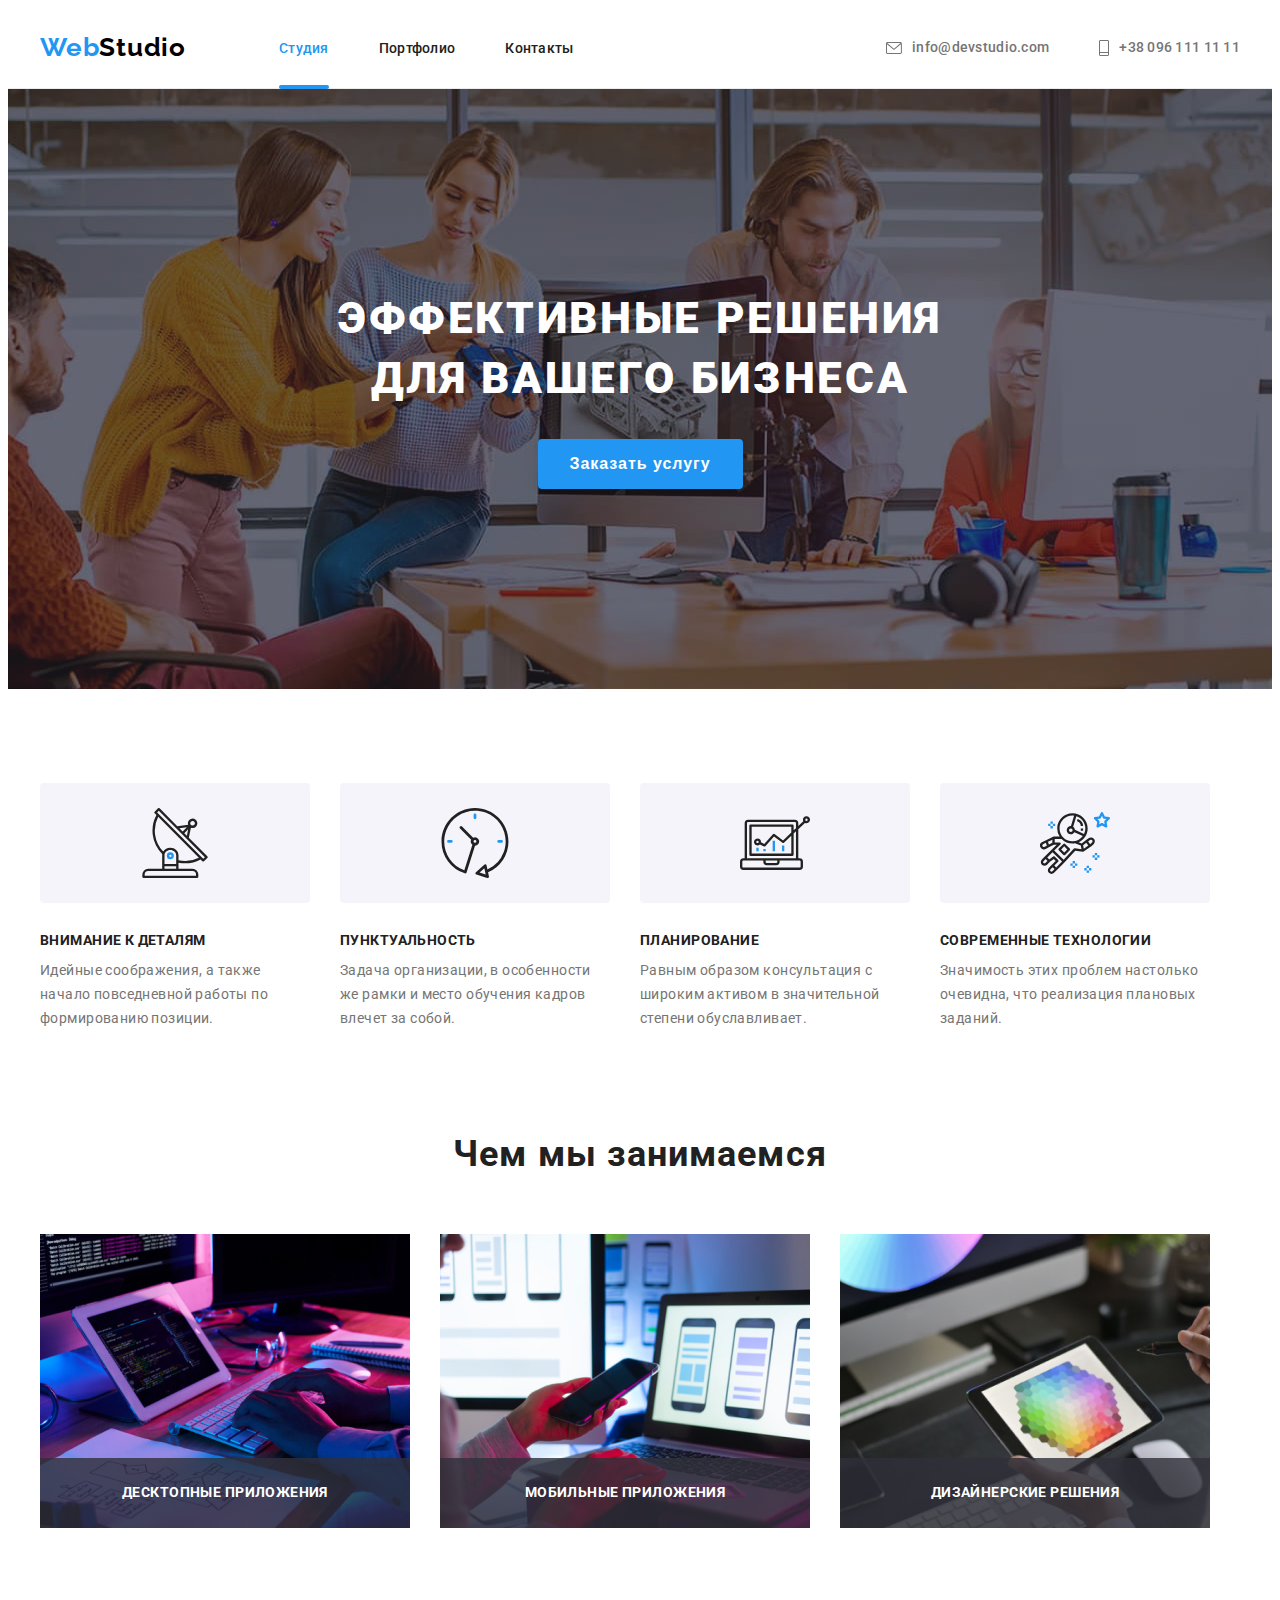
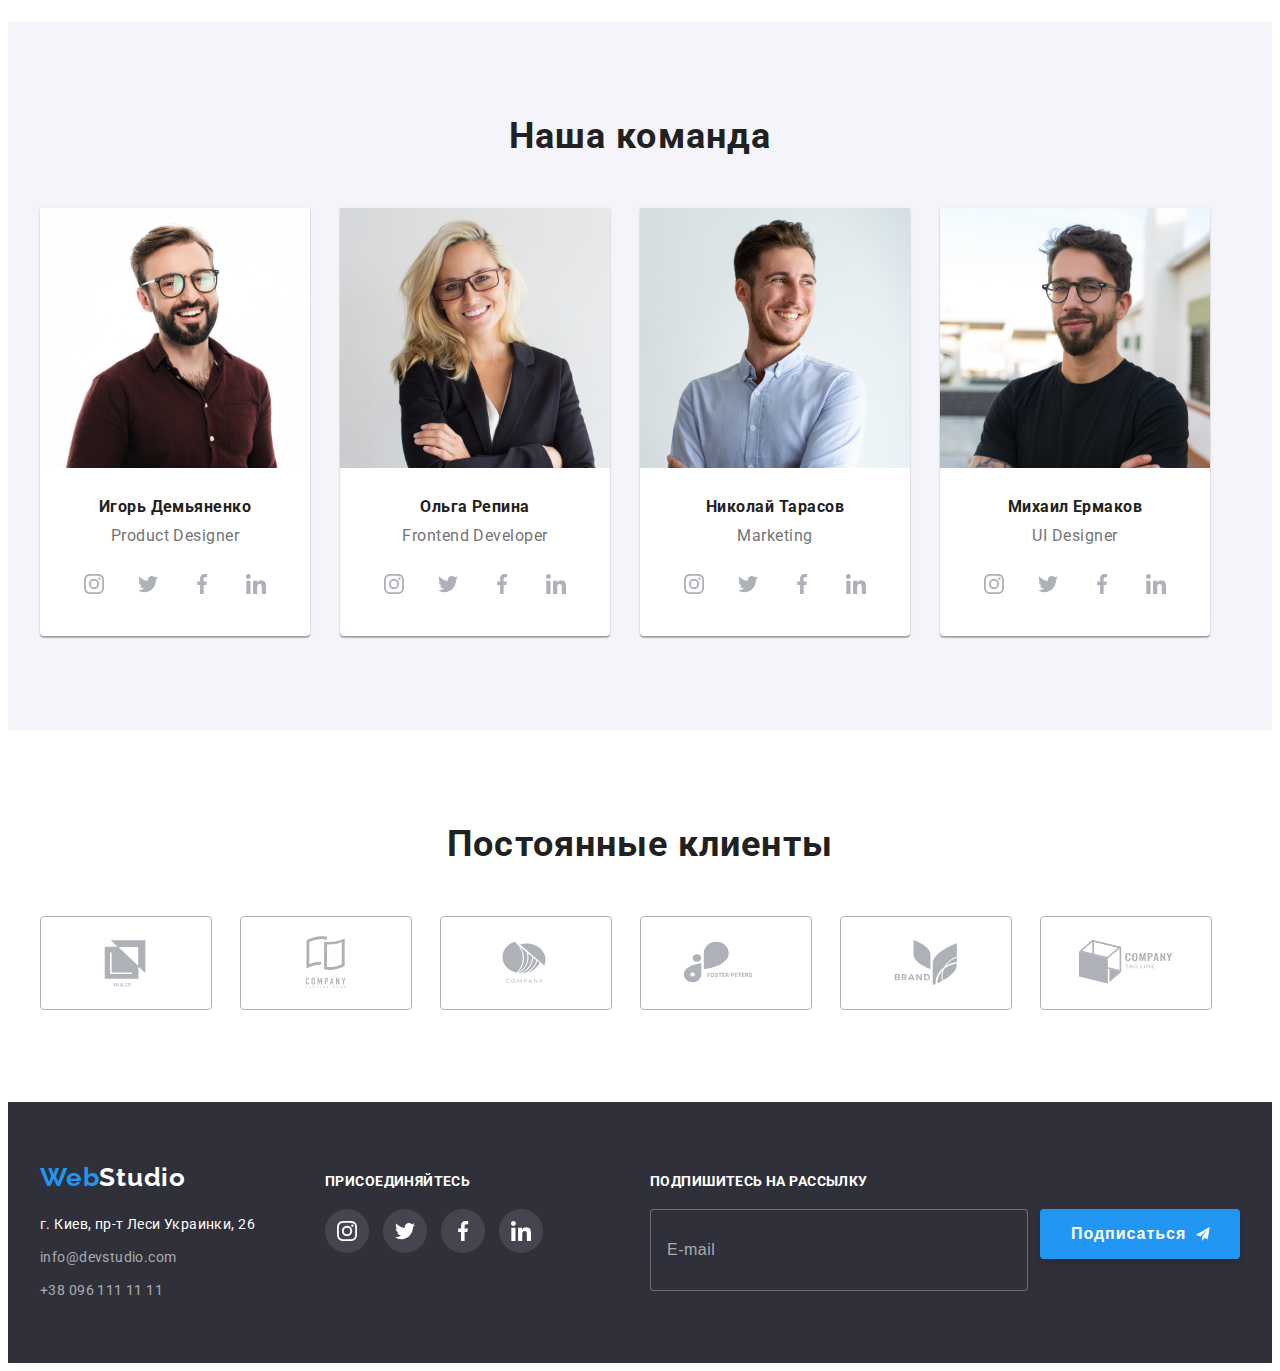
==== commit 2bc7d68a: "finish" ====
--- a/index.html
+++ b/index.html
@@ -478,7 +478,7 @@
 
         <div class="futer-container">
         
-            <h2 class="label-text">Подпишитесь на рассылку</h2>
+            <p class="label-text">Подпишитесь на рассылку</p>
             <form class="futer-label" >
                 <label for="mail" class="label-send" ></label>
                 <input type="mail" name="user-mail" id="mail" placeholder="E-mail" class="futer-label-area" />
@@ -504,8 +504,8 @@
 
 
     </footer>
-                        /*is-hidden*/
-    <div class="backdrop " data-modal>
+                        
+    <div class="backdrop is-hidden" data-modal>
         <div class="modal">
             
             <form class="modal-form">
@@ -513,7 +513,8 @@
                 <label class="modal-label">
                     <span class="name-span">Имя</span>
                     <span class="modal-input-wrapper">
-                <input type="text" name="user-name" required class="modal-input"
+                <input type="text" name="user-name" required class="modal-input" pattern="[a-zA-Z]*"
+                 title="Ruslan"
                 />
             <svg class="modal-input-icon" width="12" height="12">
                 <use href="./images/icons.svg#icon-icon-name-modal"></use>
@@ -524,7 +525,8 @@
                 <label class="modal-label">
                     <span class="name-span">Телефон</span>
                     <span class="modal-input-wrapper">
-                    <input type="tel" name="user-phone" class="modal-input">
+                    <input type="tel" name="user-phone" class="modal-input" pattern="[0-9]{3}-[0-9]{3}-[0-9]{2}-[0-9]{2}"
+                 title="xxx-xxx-xx-xx"/>
                     <svg class="modal-input-icon" width="12" height="12">
                         <use href="./images/icons.svg#icon-icon-tel-modal"></use>
                     </svg>
@@ -548,7 +550,7 @@
 
                         
                         <input type="checkbox" name="user-policy" class="contact-form-checkbox visually-hidden" id="checkbox-policy"">
-                        <label for="checkbox-policy" class="contact-form-checkbox-label">Соглашаюсь с рассылкой и принимаю&nbsp;<a href="" >Условия договора</a>
+                        <label for="checkbox-policy" class="contact-form-checkbox-label" >Соглашаюсь с рассылкой и принимаю&nbsp;<a href="" class="policy-text">Условия договора</a>
                         </label>
 
                         <button type="submit" class="contact-form-btn" >Отправить</button>
--- a/css/styles.css
+++ b/css/styles.css
@@ -825,19 +825,13 @@
     border-radius: 4px;
     fill:rgba(175, 177, 184, 1);
 
-    transition-property:fill;
-    transition-duration: 250ms;
-    transition-timing-function: cubic-bezier(0.4, 0, 0.2, 1);
-
-    transition-property:border;
-    transition-duration: 250ms;
-    transition-timing-function: cubic-bezier(0.4, 0, 0.2, 1);
+    transition:fill 250ms cubic-bezier(0.4, 0, 0.2, 1),border 250ms cubic-bezier(0.4, 0, 0.2, 1);
+    
 }
 
 .social-link-list:hover,
 .social-link-list:focus{
     border: 1px solid #2196F3;
-    
     fill: rgba(33, 150, 243, 1);
 }
 
@@ -941,7 +935,7 @@
     
     background: #2F303A;
 
-    font-family: 'Roboto';
+    
     font-style: normal;
     font-weight: 400;
     font-size: 16px;
@@ -963,7 +957,7 @@
 .label-text{
     
 
-    font-family: 'Roboto';
+    
     font-style: normal;
     font-weight: 700;
     font-size: 14px;
@@ -976,18 +970,14 @@
     margin-bottom: 20px;
 }
 
-.label-send{
-    
-    
-    
-}
+
 
 
 
 .futer-text{
     margin-bottom: 20px;
 
-    font-family: 'Roboto';
+    
     font-style: normal;
     font-weight: 700;
     font-size: 14px;
@@ -1012,7 +1002,7 @@
     cursor: pointer;
     border-color: transparent;
 
-    font-family: 'Roboto';
+    
     font-style: normal;
     font-weight: 700;
     font-size: 16px;
@@ -1125,8 +1115,18 @@
     border: 1px solid rgba(0, 0, 0, 0.1);
     background-color: transparent;
     cursor: pointer;
-    
-}
+
+    transition: fill 250ms cubic-bezier(0.4, 0, 0.2, 1);
+    
+}
+
+.modal-close-button:hover,
+.modal-close-button:focus{
+    fill: var(--accent-color);
+}
+
+
+
 
 .modal-container{
     position: relative;
@@ -1182,7 +1182,7 @@
 .modal-text-head{
 
     margin-bottom: 12px;
-    font-family: 'Roboto';
+    
     font-style: normal;
     font-weight: 700;
     font-size: 20px;
@@ -1208,7 +1208,7 @@
     display: block;
     margin-bottom: 4px;
 
-    font-family: 'Roboto';
+    
     font-style: normal;
     font-weight: 400;
     font-size: 12px;
@@ -1250,6 +1250,8 @@
     display: block;
     width: 18px;
     height: 18px;
+
+    transition: fill 250ms cubic-bezier(0.4, 0, 0.2, 1);
 }
 
 .modal-input:focus+ .modal-input-icon{
@@ -1283,7 +1285,7 @@
     align-items: center;
     justify-content: center;
     margin-bottom: 30px;
-    /*flex-wrap*/
+    flex-wrap
 
     font-family: 'Roboto';
     font-style: normal;
@@ -1303,19 +1305,31 @@
     margin-right: 7px;
     width: 16px;
     height: 15px;
-    background-image: url(./images/iconcheck.svg)
+    
     cursor: pointer;
-    background: #2196F3;
+    border: 1px solid rgba(33, 33, 33, 1);
     border-radius: 2px;
+
+    transition: background-color 250ms cubic-bezier(0.4, 0, 0.2, 1),outline 250ms cubic-bezier(0.4, 0, 0.2, 1);
 }
 
 .contact-form-checkbox:checked+.contact-form-checkbox-label::before {
     background-color: var(--accent-color);
-    box-shadow: inset 0 0 0 4px rgb(255, 255, 255);
+    
+    background-image: url("../images/icon\ check.svg");
+    background-size: cover;
+    background-position: center;
+    background-repeat: no-repeat;
 }
 
 .contact-form-checkbox:focus+.contact-form-checkbox-label::before {
     outline: 2px solid rgba(0, 0, 255, 0.5);
+    
+    
+}
+
+.policy-text{
+    color: var(--accent-color);
 }
 
 .contact-form-btn{
@@ -1324,7 +1338,7 @@
     padding: 10px 55px;
     margin-bottom: 40px;
     
-    font-family: 'Roboto';
+    
     font-style: normal;
     font-weight: 700;
     font-size: 16px;
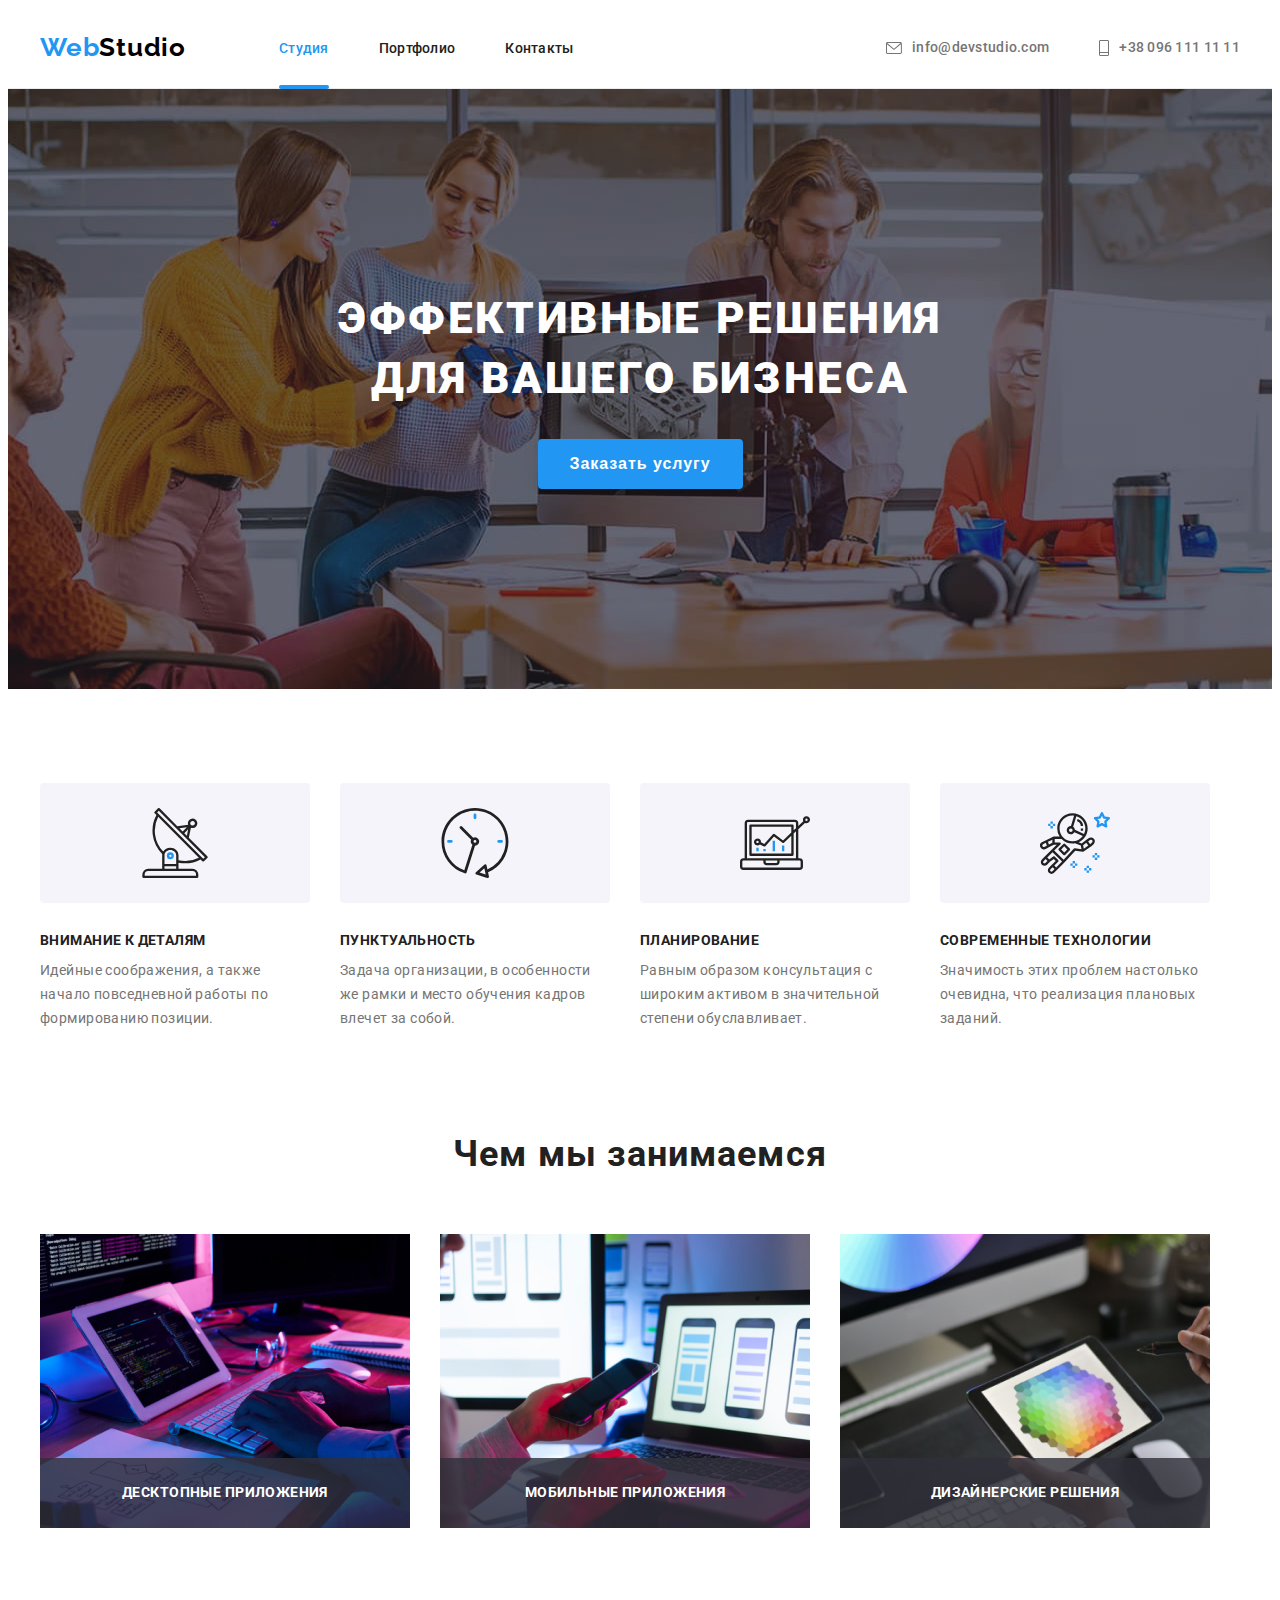
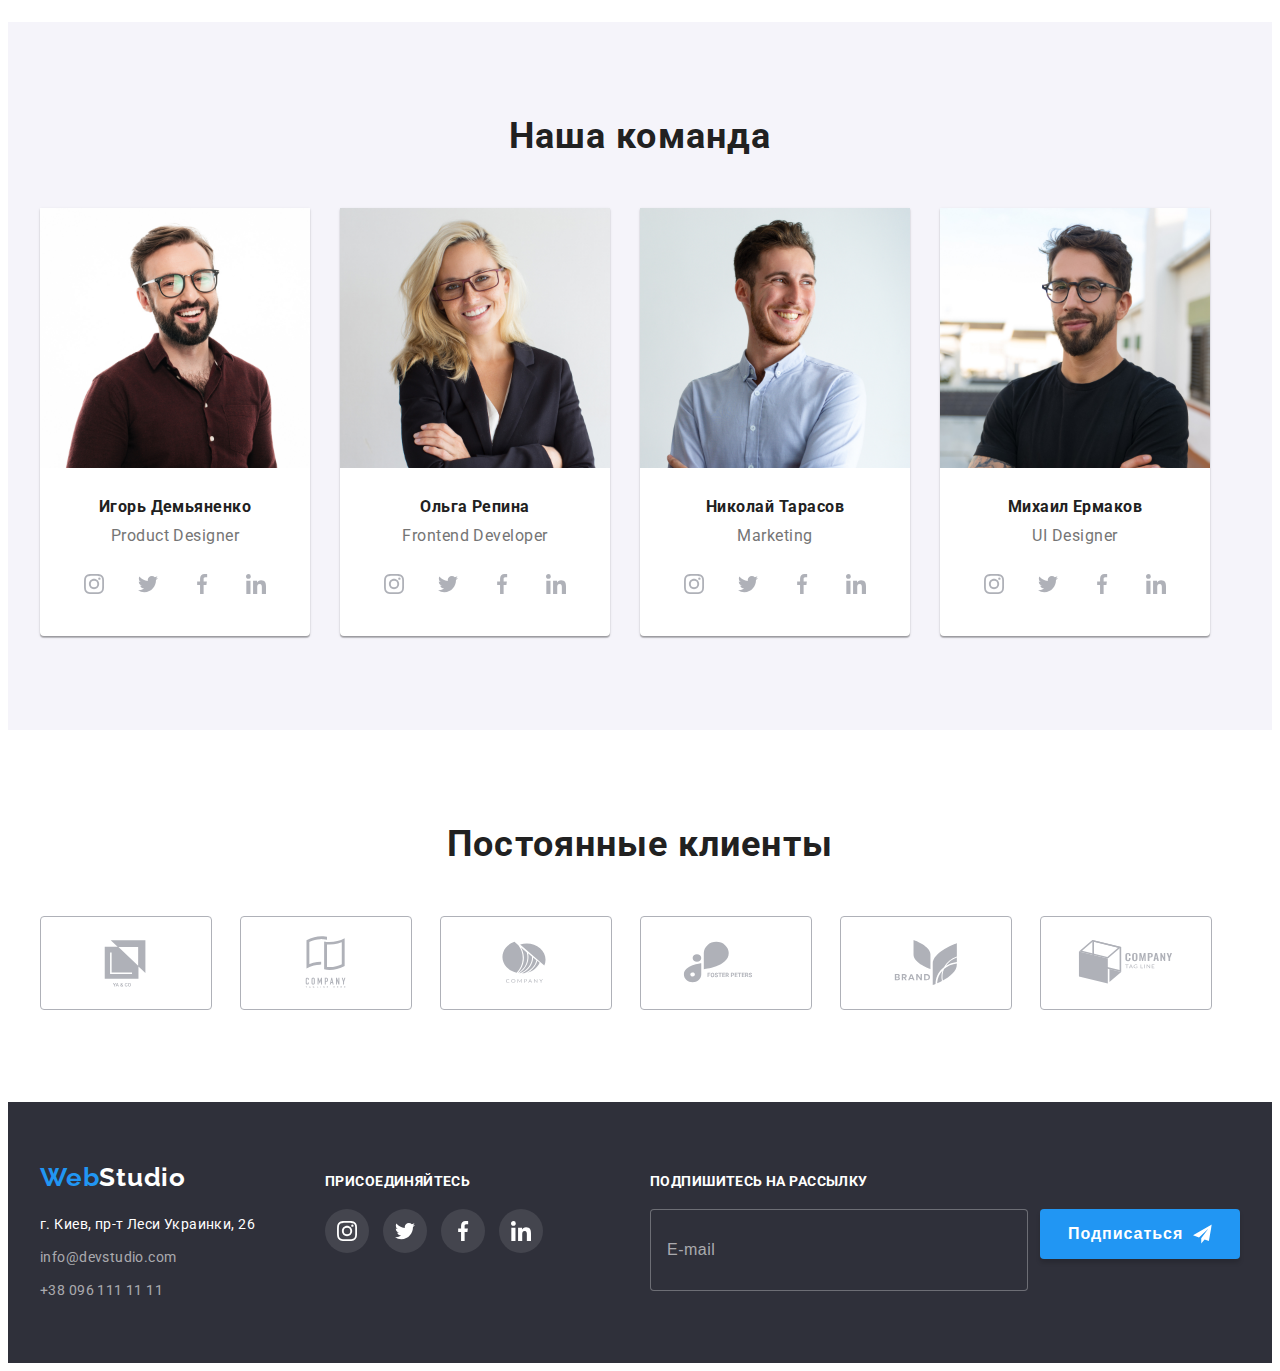
==== commit d4c7abc9: "finish2" ====
--- a/index.html
+++ b/index.html
@@ -544,7 +544,7 @@
                 </label>
 
                         <label class="modal-label">
-                        <div class="name-span">Комментарий</div>
+                        <span class="name-span">Комментарий</span>
                         <textarea name="comment" placeholder="Введите текст" class="modal-message"></textarea> 
                         </label>
 
--- a/css/styles.css
+++ b/css/styles.css
@@ -1009,9 +1009,9 @@
     line-height: 30px;
     letter-spacing: 0.06em;
 
-    padding-left: 29px;
+    padding-left: 26px;
     padding-top: 10px;
-    padding-right: 28px;   
+    padding-right: 26px;   
     padding-bottom: 10px;
     
     color: #FFFFFF;
@@ -1200,7 +1200,7 @@
 }
 
 .modal-label{
-    margin-bottom: 10px;
+    margin-bottom: 20px;
     
 }
 
@@ -1259,6 +1259,7 @@
 }
 
 .modal-message{
+    display: block;
     width: 100%;
     height: 120px;
     padding: 16px 12px;
@@ -1307,7 +1308,7 @@
     height: 15px;
     
     cursor: pointer;
-    border: 1px solid rgba(33, 33, 33, 1);
+    border: 2px solid rgba(33, 33, 33, 1);
     border-radius: 2px;
 
     transition: background-color 250ms cubic-bezier(0.4, 0, 0.2, 1),outline 250ms cubic-bezier(0.4, 0, 0.2, 1);
